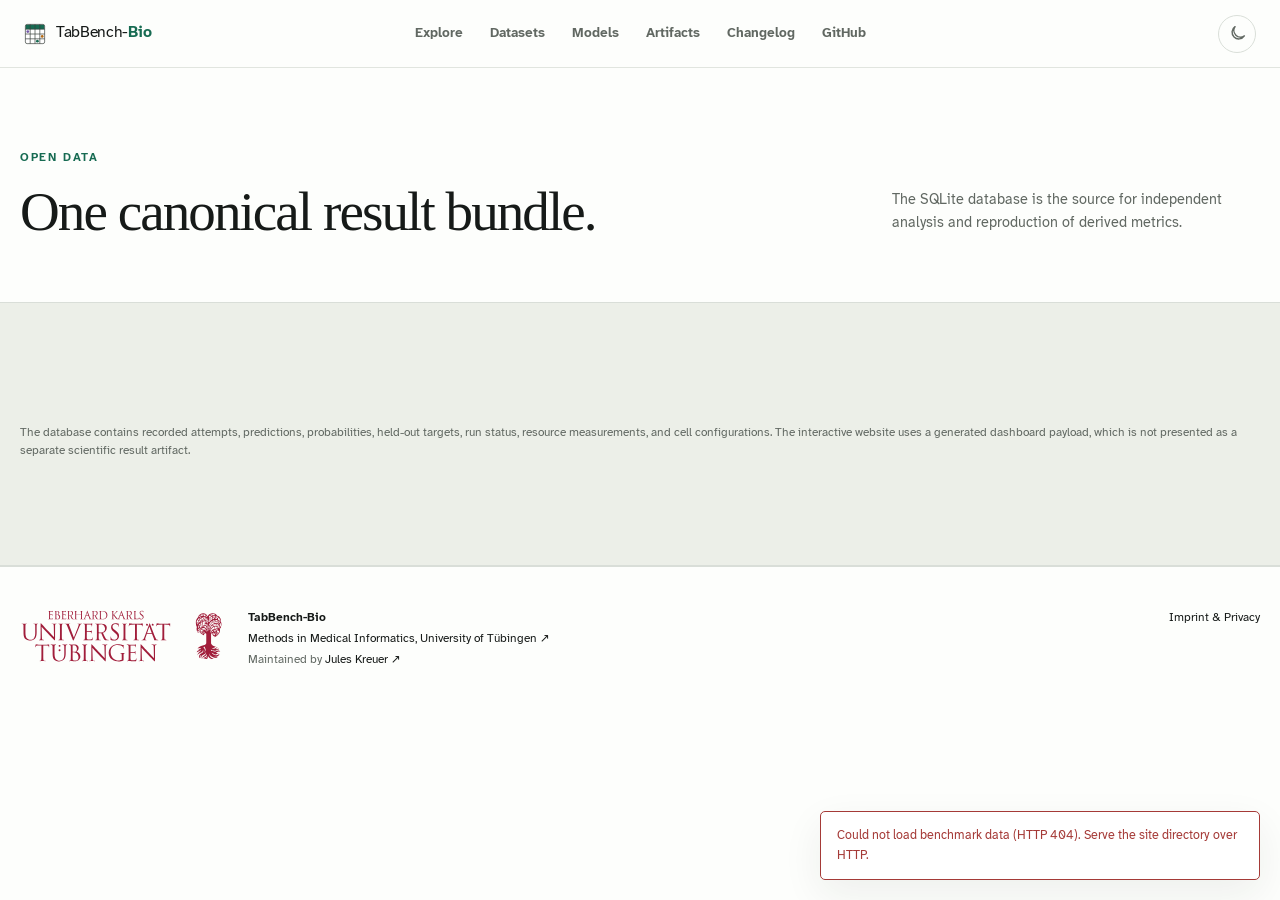
==== src/tabbench_bio/web/artifacts.html @ cef59e05 "Preserve model filters when toggling visibility" ====
<!doctype html>
<html lang="en">
<head>
  <meta charset="utf-8">
  <meta name="viewport" content="width=device-width, initial-scale=1">
  <meta name="description" content="Download the canonical TabBench-Bio result database.">
  <meta name="theme-color" content="#f4f5f1">
  <link rel="canonical" href="https://tabbench-bio.eu/artifacts.html">
  <link rel="alternate" type="text/plain" href="https://tabbench-bio.eu/llms.txt" title="TabBench-Bio guide for AI agents">
  <title>Artifacts · TabBench-Bio</title>
  <link rel="icon" href="assets/favicon.svg?v=20260821-4" type="image/svg+xml">
  <link rel="preload" href="assets/fonts/AtkinsonHyperlegibleNext-Regular.woff2" as="font" type="font/woff2" crossorigin>
  <link rel="preload" href="assets/fonts/AtkinsonHyperlegibleNext-Bold.woff2" as="font" type="font/woff2" crossorigin>
  <link rel="stylesheet" href="style.min.css?v=20260927-tuned-layout">
</head>
<body data-page="artifacts">
  <header class="site-header">
    <a class="wordmark" href="index.html" aria-label="TabBench-Bio home"><span class="wordmark-mark" aria-hidden="true"></span><span>TabBench-<strong>Bio</strong></span></a>
    <nav aria-label="Primary navigation"><a href="index.html#explore">Explore</a><a href="datasets.html">Datasets</a><a href="models.html">Models</a><a href="artifacts.html" aria-current="page">Artifacts</a><a href="changelog.html">Changelog</a><a href="https://github.com/not-a-feature/TabBench-Bio">GitHub</a></nav>
    <button id="theme-toggle" class="theme-button" type="button" aria-label="Switch to dark theme" aria-pressed="false" title="Switch to dark theme"><span class="theme-icon theme-icon-sun" aria-hidden="true">☀</span><span class="theme-icon theme-icon-moon" aria-hidden="true"><svg viewBox="0 0 24 24" role="img"><path d="M20.7 15.1A8.5 8.5 0 0 1 8.9 3.3 8.5 8.5 0 1 0 20.7 15.1Z"></path></svg></span></button>
  </header>
  <main id="top">
    <section class="page-hero shell"><div class="section-heading"><div><p class="eyebrow">Open data</p><h2>One canonical result bundle.</h2></div><p>The SQLite database is the source for independent analysis and reproduction of derived metrics.</p></div></section>
    <section class="section section-muted"><div class="shell"><div id="raw-files" class="data-grid" aria-live="polite"></div><p class="data-note">The database contains recorded attempts, predictions, probabilities, held-out targets, run status, resource measurements, and cell configurations. The interactive website uses a generated dashboard payload, which is not presented as a separate scientific result artifact.</p></div></section>
  </main>
  <footer><div class="shell footer-inner"><div class="footer-identity"><a class="university-logo" href="https://uni-tuebingen.de/" target="_blank" rel="noreferrer" aria-label="University of Tübingen"><img src="assets/university-of-tuebingen.svg" alt="University of Tübingen" loading="lazy" decoding="async"></a><div class="footer-copy"><strong>TabBench-Bio</strong><a href="https://uni-tuebingen.de/fakultaeten/mathematisch-naturwissenschaftliche-fakultaet/fachbereiche/informatik/lehrstuehle/methods-in-medical-informatics/" target="_blank" rel="noreferrer">Methods in Medical Informatics, University of Tübingen <span aria-hidden="true">↗</span></a><span>Maintained by <a href="https://juleskreuer.eu/" target="_blank" rel="noreferrer">Jules Kreuer <span aria-hidden="true">↗</span></a></span></div></div><div class="footer-links"><a href="imprint.html">Imprint &amp; Privacy</a></div></div></footer>
  <div id="load-error" class="load-error" hidden></div>
  <script src="js/analytics.js?v=20260908-optout"></script>
  <script src="js/app.js?v=20261008-model-visibility-2"></script>
</body>
</html>
---- src/tabbench_bio/web/style.min.css ----
@font-face {
font-family: "Atkinson Hyperlegible Next";
src: url("assets/fonts/AtkinsonHyperlegibleNext-Regular.woff2") format("woff2");
font-style: normal;
font-weight: 400;
font-display: swap;
}
@font-face {
font-family: "Atkinson Hyperlegible Next";
src: url("assets/fonts/AtkinsonHyperlegibleNext-Bold.woff2") format("woff2");
font-style: normal;
font-weight: 700;
font-display: swap;
}
:root {
color-scheme: light;
--bg: #f4f5f1;
--surface: #ffffff;
--surface-strong: #ecefe8;
--ink: #161a18;
--muted: #616862;
--line: #d9ded8;
--accent: #176b52;
--accent-strong: #0e513d;
--accent-soft: #dfeee7;
--violet: #7357a8;
--violet-soft: #e8e2f1;
--amber: #b46a14;
--amber-score: #8a4d08;
--amber-soft: #f3e7d7;
--red: #a53a37;
--shadow: 0 14px 40px rgba(24, 38, 31, 0.07);
--serif: Georgia, "Times New Roman", serif;
--sans: "Atkinson Hyperlegible Next", ui-sans-serif, system-ui, sans-serif;
}
body.dark-theme {
color-scheme: dark;
--bg: #101512;
--surface: #161d19;
--surface-strong: #1d2721;
--ink: #edf2ee;
--muted: #a7b0aa;
--line: #314039;
--accent: #75c5a5;
--accent-strong: #9edabd;
--accent-soft: #203f33;
--violet: #b5a0dc;
--violet-soft: #302746;
--amber: #e1aa61;
--amber-score: #e1aa61;
--amber-soft: #3d2d1d;
--red: #dd8580;
--shadow: 0 18px 50px rgba(0, 0, 0, 0.22);
}
* { box-sizing: border-box; }
html { scroll-behavior: smooth; }
body {
margin: 0;
background: var(--bg);
color: var(--ink);
font-family: var(--sans);
font-size: 16px;
line-height: 1.55;
text-rendering: optimizeLegibility;
transition: background 180ms ease, color 180ms ease;
}
a { color: inherit; text-decoration: none; }
button, input, select { font: inherit; }
.shell { width: min(1280px, calc(100% - 40px)); margin-inline: auto; }
.site-header {
position: sticky;
top: 0;
z-index: 20;
min-height: 68px;
display: grid;
grid-template-columns: 1fr auto 1fr;
align-items: center;
gap: 24px;
padding: 0 max(24px, calc((100vw - 1280px) / 2));
border-bottom: 1px solid color-mix(in srgb, var(--line) 78%, transparent);
background: color-mix(in srgb, var(--bg) 88%, transparent);
backdrop-filter: blur(18px);
}
.wordmark {
display: inline-flex;
align-items: center;
gap: 10px;
width: max-content;
font-size: 0.98rem;
letter-spacing: -0.02em;
}
.wordmark strong { color: var(--accent); }
.wordmark-mark {
width: 22px;
height: 22px;
background: url("assets/favicon.svg") center / contain no-repeat;
}
.site-header nav { display: flex; align-items: center; gap: 27px; }
.site-header nav a {
color: var(--muted);
font-size: 0.84rem;
font-weight: 620;
transition: color 150ms ease;
}
.site-header nav a:hover, .site-header nav a:focus-visible { color: var(--ink); }
.theme-button {
justify-self: end;
display: grid;
place-items: center;
width: 38px;
height: 38px;
border: 1px solid var(--line);
border-radius: 999px;
padding: 0;
background: transparent;
color: var(--muted);
cursor: pointer;
font-size: 1.12rem;
line-height: 1;
}
.theme-button:hover, .theme-button:focus-visible { border-color: var(--accent); color: var(--accent); }
.theme-icon { grid-area: 1 / 1; }
.theme-icon svg { display: block; width: 19px; height: 19px; fill: none; stroke: currentColor; stroke-width: 1.8; stroke-linecap: round; stroke-linejoin: round; }
.theme-icon-sun { display: none; }
body.dark-theme .theme-icon-sun { display: inline; }
body.dark-theme .theme-icon-moon { display: none; }
.hero {
min-height: 580px;
display: grid;
grid-template-columns: minmax(0, 1.38fr) minmax(400px, 0.82fr);
align-items: center;
gap: clamp(48px, 8vw, 110px);
padding-block: 76px 56px;
}
.eyebrow, .panel-kicker {
margin: 0 0 15px;
color: var(--accent);
font-size: 0.72rem;
font-weight: 760;
letter-spacing: 0.14em;
text-transform: uppercase;
}
.hero h1, .section-heading h2 {
margin: 0;
font-family: var(--serif);
font-weight: 500;
letter-spacing: -0.035em;
line-height: 1.04;
}
.hero h1 { max-width: 820px; font-size: clamp(3.3rem, 6.3vw, 6.15rem); }
.lede { max-width: 720px; margin: 28px 0 0; color: var(--muted); font-size: clamp(1rem, 1.5vw, 1.2rem); }
.hero-actions { display: flex; flex-wrap: wrap; gap: 10px; margin-top: 32px; }
.button {
display: inline-flex;
align-items: center;
justify-content: center;
gap: 10px;
min-height: 44px;
padding: 10px 16px;
border: 1px solid var(--line);
border-radius: 7px;
background: var(--surface);
color: var(--ink);
font-size: 0.84rem;
font-weight: 680;
box-shadow: 0 1px 0 rgba(0, 0, 0, 0.03);
transition: transform 150ms ease, border-color 150ms ease, background 150ms ease;
}
.button:hover { transform: translateY(-1px); border-color: var(--accent); }
.button-primary { border-color: var(--accent); background: var(--accent); color: #fff; }
.button-primary:hover { background: var(--accent-strong); }
.leader-card {
position: relative;
overflow: hidden;
padding: 26px;
border: 1px solid var(--line);
border-radius: 12px;
background: var(--surface);
box-shadow: var(--shadow);
}
.leader-card::before {
content: "";
position: absolute;
width: 160px;
height: 160px;
top: -90px;
right: -75px;
border: 25px solid var(--accent-soft);
border-radius: 50%;
}
.leader-heading, .run-strip-heading { position: relative; display: flex; justify-content: space-between; gap: 20px; font-size: 0.76rem; font-weight: 720; }
.podium-list { position: relative; display: grid; grid-template-columns: repeat(3, minmax(0, 1fr)); align-items: end; gap: 6px; list-style: none; margin: 15px 0 0; padding: 0; }
.podium-place { display: flex; flex-direction: column; min-width: 0; text-align: center; }
.podium-place-1 { grid-column: 2; grid-row: 1; }
.podium-place-2 { grid-column: 1; grid-row: 1; }
.podium-place-3 { grid-column: 3; grid-row: 1; }
.podium-contender { display: flex; min-height: 82px; flex-direction: column; justify-content: flex-end; padding-bottom: 8px; }
.podium-model { min-width: 0; }
.podium-model strong, .podium-model span { display: block; overflow: hidden; text-overflow: ellipsis; white-space: nowrap; }
.podium-model strong { color: var(--ink); font-size: 0.7rem; }
.podium-model span { color: var(--muted); font-size: 0.56rem; }
.podium-score { margin-top: 5px; text-align: center; }
.podium-score strong, .podium-score span { display: block; }
.podium-score strong { font-family: var(--serif); font-size: 1.12rem; font-weight: 500; line-height: 1; }
.podium-score span { margin-top: 3px; color: var(--muted); font-size: 0.53rem; }
.podium-step { display: grid; place-items: center; border: 1px solid var(--line); border-bottom: 0; border-radius: 7px 7px 0 0; background: var(--surface-strong); color: var(--muted); font-family: var(--serif); font-size: 1.45rem; }
.podium-place-1 .podium-score strong { color: var(--accent); }
.podium-place-2 .podium-score strong { color: var(--violet); }
.podium-place-3 .podium-score strong { color: var(--amber-score); }
.podium-place-1 .podium-step { height: 82px; border-color: var(--accent); background: var(--accent-soft); color: var(--accent-strong); }
.podium-place-2 .podium-step { height: 58px; border-color: var(--violet); background: var(--violet-soft); color: var(--violet); }
.podium-place-3 .podium-step { height: 40px; border-color: var(--amber); background: var(--amber-soft); color: var(--amber); }
.podium-note { position: relative; margin: 15px 0 0; color: var(--muted); font-size: 0.67rem; }
.status-dot { display: inline-flex; align-items: center; gap: 7px; color: var(--muted); font-weight: 570; }
.status-dot i { width: 7px; height: 7px; border-radius: 50%; background: var(--accent); box-shadow: 0 0 0 4px var(--accent-soft); }
.progress-track { display: flex; height: 8px; overflow: hidden; border-radius: 999px; background: var(--surface-strong); }
.progress-track span { display: block; height: 100%; transition: width 400ms ease; }
.progress-pass { background: var(--accent); }
.progress-skip { background: var(--violet); }
.progress-fail { background: var(--red); }
.progress-labels { display: flex; flex-wrap: wrap; gap: 14px; margin-top: 13px; color: var(--muted); font-size: 0.7rem; }
.progress-labels span { display: flex; align-items: center; gap: 5px; }
.progress-labels b { color: var(--ink); font-weight: 690; }
.key { width: 6px; height: 6px; border-radius: 50%; }
.key.pass { background: var(--accent); }
.key.skip { background: var(--violet); }
.key.fail { background: var(--red); }
.run-strip { margin-top: 22px; padding: 20px 24px; border: 1px solid var(--line); border-radius: 12px; background: var(--surface); box-shadow: 0 8px 30px rgba(31, 48, 39, 0.035); }
.run-strip-progress { display: grid; grid-template-columns: auto minmax(260px, 1fr); align-items: center; gap: 26px; margin-top: 16px; }
.run-percent { display: flex; align-items: baseline; gap: 9px; min-width: 175px; }
.run-percent strong { font-family: var(--serif); font-size: 2.35rem; font-weight: 500; letter-spacing: -0.045em; line-height: 1; }
.run-percent span { color: var(--muted); font-size: 0.72rem; }
.run-bar { min-width: 0; }
.run-strip .progress-labels { margin-top: 9px; }
.run-strip > p { margin: 14px 0 0; padding-top: 12px; border-top: 1px solid var(--line); color: var(--muted); font-size: 0.72rem; }
.metric-strip {
display: grid;
grid-template-columns: repeat(4, 1fr);
border-block: 1px solid var(--line);
}
.metric-strip div { display: flex; flex-direction: column; padding: 26px 24px; border-right: 1px solid var(--line); }
.metric-strip div:first-child { padding-left: 0; }
.metric-strip div:last-child { border-right: 0; }
.metric-strip strong { font-family: var(--serif); font-size: 2rem; font-weight: 500; letter-spacing: -0.04em; }
.metric-strip span { color: var(--muted); font-size: 0.75rem; }
.section { padding-block: 104px; scroll-margin-top: 66px; }
#explore { padding-top: 56px; }
.section-muted { border-block: 1px solid var(--line); background: var(--surface-strong); }
.section-heading { display: grid; grid-template-columns: 1.45fr 0.65fr; align-items: end; gap: 50px; margin-bottom: 42px; }
.section-heading h2 { max-width: 780px; font-size: clamp(2.35rem, 4.3vw, 4.25rem); }
.section-heading > p { margin: 0 0 5px; color: var(--muted); font-size: 0.9rem; }
.results-toolbar { display: grid; grid-template-columns: minmax(0, 1fr) auto; align-items: start; gap: 24px; margin: -20px 0 24px; }
.analysis-view-control { display: grid; justify-items: start; gap: 7px; max-width: 760px; }
.analysis-view-options { display: flex; flex-wrap: wrap; gap: 6px; }
.analysis-view-note { display: grid; margin: 1px 0 0; color: var(--muted); font-size: 0.75rem; line-height: 1.45; }
.analysis-view-note span { grid-area: 1 / 1; visibility: hidden; }
.analysis-view-note span.is-active { visibility: visible; }
.figure-download-button { cursor: pointer; }
.figure-download-button:disabled { cursor: wait; opacity: 0.65; transform: none; }
.page-hero { padding-block: 82px 62px; }
.page-hero .section-heading { margin-bottom: 0; }
.page-links-heading { margin-bottom: 28px; }
.page-links { display: grid; width: 100%; grid-template-columns: repeat(5, minmax(0, 1fr)); gap: 14px; }
.page-link { display: flex; width: 100%; align-items: center; justify-content: space-between; min-height: 112px; padding: 24px; border: 1px solid var(--line); border-radius: 10px; background: var(--surface); transition: transform 150ms ease, border-color 150ms ease; }
.page-link:hover, .page-link:focus-visible { transform: translateY(-2px); border-color: var(--accent); }
.page-link span { font-family: var(--serif); font-size: 1.65rem; letter-spacing: -0.025em; }
.page-link b { color: var(--accent); font-size: 1.25rem; font-weight: 500; }
.agent-access { display: grid; grid-template-columns: auto minmax(0, 1fr) auto; align-items: center; gap: 18px; margin-top: 14px; padding: 18px 20px; border: 1px solid var(--line); border-radius: 10px; background: linear-gradient(105deg, var(--accent-soft), var(--surface) 42%); }
.agent-access-mark { display: grid; width: 46px; height: 46px; place-items: center; border: 1px solid color-mix(in srgb, var(--accent) 30%, var(--line)); border-radius: 9px; background: var(--surface); color: var(--accent-strong); font-size: 0.72rem; font-weight: 800; letter-spacing: 0.08em; }
.agent-access-copy { min-width: 0; }
.agent-access-copy .eyebrow { margin-bottom: 2px; }
.agent-access h3 { margin: 0; font-family: var(--serif); font-size: 1.28rem; font-weight: 500; letter-spacing: -0.02em; }
.agent-access-copy > p:last-child { margin: 2px 0 0; color: var(--muted); font-size: 0.78rem; }
.agent-access-link { display: inline-flex; align-items: center; gap: 24px; min-height: 42px; padding: 0 14px; border: 1px solid var(--line); border-radius: 7px; background: var(--surface); color: var(--ink); font-size: 0.76rem; font-weight: 680; white-space: nowrap; transition: border-color 150ms ease, transform 150ms ease; }
.agent-access-link b { color: var(--accent); font-size: 1rem; font-weight: 500; }
.agent-access-link:hover, .agent-access-link:focus-visible { transform: translateY(-1px); border-color: var(--accent); }
.changelog { max-width: 820px; }
.change-entry { display: grid; grid-template-columns: 130px 1fr; align-items: baseline; gap: 32px; padding: 28px 0; border-top: 1px solid var(--line); }
.change-entry time { color: var(--muted); font-size: 0.78rem; }
.change-entry h2 { margin: 0; font-family: var(--serif); font-size: 2rem; font-weight: 500; letter-spacing: -0.025em; }
.change-entry p { margin: 8px 0 0; color: var(--muted); }
.legal-copy { max-width: 900px; }
.legal-copy > section { padding: 28px 0; border-top: 1px solid var(--line); }
.legal-copy > section:first-child { padding-top: 0; border-top: 0; }
.legal-copy h3 { margin: 0 0 12px; font-family: var(--serif); font-size: 1.8rem; font-weight: 500; letter-spacing: -0.025em; }
.legal-copy p, .legal-copy address { max-width: 78ch; margin: 0; color: var(--muted); font-style: normal; }
.legal-copy p + p, .legal-copy address + p { margin-top: 12px; }
.legal-copy a { color: var(--accent-strong); text-decoration: underline; text-underline-offset: 2px; }
.legal-copy code { color: var(--ink); font-size: 0.9em; }
.legal-copy .legal-updated { margin-top: 20px; font-size: 0.78rem; }
.legal-copy .legal-action { margin-top: 18px; }
.citation-grid { display: grid; grid-template-columns: repeat(2, minmax(0, 1fr)); gap: 18px; }
.citation-card { min-width: 0; overflow: hidden; border: 1px solid var(--line); border-radius: 12px; background: var(--surface); box-shadow: var(--shadow); }
.citation-card-header { display: flex; align-items: flex-end; justify-content: space-between; gap: 20px; padding: 24px; border-bottom: 1px solid var(--line); }
.citation-card h3 { margin: 2px 0 0; font-family: var(--serif); font-size: 2rem; font-weight: 500; letter-spacing: -0.025em; }
.citation-actions { display: flex; gap: 8px; }
.citation-actions .button { min-width: 76px; padding: 9px 13px; cursor: pointer; }
.citation-actions .button:disabled { cursor: wait; opacity: 0.55; transform: none; }
.citation-code { min-height: 430px; max-height: 62vh; margin: 0; overflow: auto; padding: 24px; background: var(--surface-strong); color: var(--ink); font: 0.83rem/1.65 ui-monospace, SFMono-Regular, Consolas, "Liberation Mono", monospace; white-space: pre; tab-size: 2; }
.citation-status { min-height: 1.5em; margin-top: 16px; color: var(--muted); font-size: 0.82rem; }
.analytics-consent { position: fixed; right: 20px; bottom: 20px; z-index: 40; display: flex; align-items: center; gap: 24px; max-width: min(680px, calc(100vw - 40px)); padding: 16px 18px; border: 1px solid var(--line); border-radius: 10px; background: var(--surface); box-shadow: var(--shadow); }
.analytics-consent > div:first-child { display: flex; flex-direction: column; gap: 3px; }
.analytics-consent strong { color: var(--ink); font-size: 0.82rem; }
.analytics-consent span { color: var(--muted); font-size: 0.74rem; line-height: 1.45; }
.analytics-consent span a { color: var(--accent-strong); text-decoration: underline; text-underline-offset: 2px; }
.analytics-consent-actions { display: flex; flex: 0 0 auto; gap: 8px; }
.analytics-consent .button { white-space: nowrap; cursor: pointer; }
.panel {
overflow: hidden;
border: 1px solid var(--line);
border-radius: 12px;
background: var(--surface);
box-shadow: 0 8px 30px rgba(31, 48, 39, 0.035);
}
.panel-main { margin-top: 22px; }
.panel-head { display: flex; justify-content: space-between; align-items: end; gap: 24px; padding: 22px 24px 13px; }
.panel-head.compact { padding-bottom: 0; }
.panel-kicker { margin-bottom: 4px; font-size: 0.64rem; }
.panel h3 { margin: 0; font-family: var(--serif); font-size: 1.55rem; font-weight: 500; letter-spacing: -0.025em; }
.controls { display: flex; align-items: end; gap: 9px; flex-wrap: wrap; justify-content: flex-end; }
.controls label, .search-label { display: flex; flex-direction: column; gap: 5px; color: var(--muted); font-size: 0.66rem; font-weight: 680; letter-spacing: 0.035em; text-transform: uppercase; }
.controls select, .search-label input {
min-width: 145px;
height: 38px;
border: 1px solid var(--line);
border-radius: 6px;
padding: 0 34px 0 11px;
background: var(--bg);
color: var(--ink);
font-size: 0.79rem;
font-weight: 560;
letter-spacing: normal;
text-transform: none;
}
.controls-wide select { min-width: 125px; }
.controls select[id$="-domain"], .controls select[id$="-group"] { padding-right: 16px; }
.checkbox-row { display: flex; align-items: center; gap: 6px; min-width: 0; width: fit-content; height: 38px; border: 1px solid var(--line); border-radius: 6px; padding: 0 8px; background: var(--bg); color: var(--ink); font-size: 0.79rem; font-weight: 560; letter-spacing: normal; text-transform: none; cursor: pointer; }
.checkbox-row input { width: 15px; height: 15px; margin: 0; accent-color: var(--accent); cursor: pointer; }
select:focus, input:focus { outline: 2px solid color-mix(in srgb, var(--accent) 38%, transparent); outline-offset: 1px; border-color: var(--accent); }
.plot { min-height: 530px; width: 100%; }
.plot-small { min-height: 455px; }
.chart-foot { display: flex; justify-content: space-between; align-items: center; gap: 20px; padding: 8px 24px 20px; }
.chart-foot p, .chart-note { margin: 0; color: var(--muted); font-size: 0.72rem; }
.chart-note { padding: 0 24px 20px; }
.metric-note { margin: 0 24px 4px; padding: 10px 12px; border-left: 3px solid var(--amber); border-radius: 4px; background: var(--accent-soft); color: var(--ink); font-size: 0.75rem; }
.metric-note[hidden] { display: none; }
.method-note { margin: 22px 0 0; padding: 16px 18px; line-height: 1.55; }
.method-note p { margin: 0; }
.method-note p + p { margin-top: 0.7rem; }
.legend { display: flex; flex-wrap: wrap; gap: 12px; }
.legend span { display: inline-flex; align-items: center; gap: 5px; color: var(--muted); font-size: 0.8rem; }
.legend i { width: 8px; height: 8px; border-radius: 2px; }
.legend i.legend-hatch { width: 12px; height: 10px; border: 1px solid color-mix(in srgb, var(--ink) 45%, transparent); background: repeating-linear-gradient(135deg, color-mix(in srgb, var(--ink) 65%, transparent) 0 2px, transparent 2px 6px); }
.model-card { --model-card-negative: #a11e3b; --model-card-positive: #87c9c1; }
.dark-theme .model-card { --model-card-positive: #236a61; }
.model-card-head { align-items: center; flex-wrap: wrap; }
.model-card-title-meta { display: flex; flex-wrap: wrap; gap: 5px 12px; margin-top: 3px; color: var(--muted); font-size: 0.72rem; }
.model-card-limit-warning { margin: 0 24px 8px; padding: 10px 12px; border-left: 3px solid var(--amber); background: var(--amber-soft); color: var(--amber-score); font-size: 0.76rem; }
.model-card-limit-warning[hidden] { display: none; }
.model-card-disclaimer { margin: 0 24px; padding: 11px 13px; border-left: 3px solid var(--accent); background: var(--accent-soft); color: var(--muted); font-size: 0.76rem; }
.model-card-disclaimer strong { color: var(--ink); }
.model-card-content { padding: 18px 24px 22px; }
.model-card-map-title { margin: 0 0 3px; color: var(--ink); font-size: 0.84rem; font-weight: 700; }
.model-card-caption { margin: 0 0 13px; color: var(--muted); font-size: 0.75rem; }
.model-card-grid-wrap { overflow-x: auto; padding-bottom: 3px; }
.model-card-grid { display: grid; grid-template-columns: minmax(160px, 1.35fr) repeat(var(--model-card-sample-count), minmax(76px, 1fr)); gap: 5px; min-width: 740px; }
.model-card-corner, .model-card-column { min-height: 30px; color: var(--muted); font-size: 0.68rem; font-weight: 680; }
.model-card-corner { display: flex; align-items: end; }
.model-card-column { display: grid; place-items: end center; text-align: center; }
.model-card-row { display: flex; min-height: 49px; align-items: center; color: var(--ink); font-size: 0.76rem; font-weight: 620; }
.model-card-cell { display: flex; min-height: 49px; flex-direction: column; align-items: center; justify-content: center; border-radius: 5px; font-variant-numeric: tabular-nums; cursor: help; }
.model-card-cell strong { font-size: 0.82rem; font-weight: 720; }
.model-card-cell span { margin-top: 1px; font-size: 0.59rem; opacity: 0.78; }
.model-card-cell-missing { border: 1px dashed var(--line); color: var(--muted); background: transparent; cursor: default; }
.model-card-foot { display: flex; flex-direction: column; align-items: stretch; gap: 20px; margin-top: 20px; }
.model-card-legend { display: grid; gap: 10px; width: 100%; min-width: 0; color: var(--muted); font-size: 0.82rem; }
.model-card-legend span { display: inline-flex; align-items: center; gap: 5px; }
.model-card-scale { height: 12px; border-radius: 3px; background: linear-gradient(to right in oklab, var(--model-card-negative), var(--surface-strong), var(--model-card-positive)); }
.model-card-scale-ticks { position: relative; height: 22px; font-variant-numeric: tabular-nums; font-size: 0.75rem; }
.model-card-scale-ticks span { position: absolute; transform: translateX(-50%); white-space: nowrap; }
.model-card-scale-ticks span:first-child { transform: none; }
.model-card-scale-ticks span:last-child { transform: translateX(-100%); }
.model-card-scale-note { line-height: 1.6; }
.model-card-key { width: 10px; height: 10px; border-radius: 2px; }
.model-card-key-missing { border: 1px dashed var(--line); }
#model-card-summary { max-width: 85ch; margin: 0; color: var(--muted); font-size: 0.82rem; line-height: 1.6; text-align: left; }
.panel-grid { display: grid; grid-template-columns: 1fr 1fr; gap: 22px; margin-top: 22px; }
.registry-tools { display: flex; justify-content: space-between; align-items: end; gap: 20px; margin-bottom: 18px; }
.search-label input { width: min(420px, 80vw); padding-right: 12px; background: var(--surface); }
#dataset-result-count { color: var(--muted); font-size: 0.76rem; }
.table-wrap { overflow: auto; max-height: 620px; border: 1px solid var(--line); border-radius: 10px; background: var(--surface); }
.table-wrap-full { max-height: none; overflow-x: auto; overflow-y: visible; }
[data-page="datasets"] .dataset-performance-table-wrap { max-height: none; }
table { width: 100%; border-collapse: collapse; font-size: 0.78rem; }
th, td { padding: 13px 15px; text-align: left; border-bottom: 1px solid var(--line); vertical-align: top; }
th { position: sticky; top: 0; z-index: 2; background: var(--surface); color: var(--muted); font-size: 0.66rem; letter-spacing: 0.06em; text-transform: uppercase; }
tbody tr:last-child td { border-bottom: 0; }
tbody tr:hover { background: color-mix(in srgb, var(--accent-soft) 42%, transparent); }
td:first-child { min-width: 270px; }
.dataset-name { display: block; color: var(--ink); font-weight: 650; }
.dataset-link:hover, .source-link:hover { color: var(--accent); text-decoration: underline; text-underline-offset: 2px; }
.dataset-link span, .source-link span { font-size: 0.72em; }
.source-link { color: var(--muted); font-weight: 650; text-transform: capitalize; }
.dataset-id { display: block; margin-top: 2px; color: var(--muted); font-family: ui-monospace, SFMono-Regular, Consolas, monospace; font-size: 0.68rem; }
.tag { display: inline-block; padding: 3px 7px; border: 1px solid var(--line); border-radius: 999px; color: var(--muted); font-size: 0.66rem; white-space: nowrap; }
.details-button { min-width: 118px; border: 1px solid var(--line); border-radius: 6px; padding: 7px 10px; background: var(--bg); color: var(--ink); cursor: pointer; font: inherit; font-size: 0.72rem; font-weight: 650; }
.details-button:hover, .details-button:focus-visible { border-color: var(--accent); color: var(--accent); }
.dataset-detail-row, .dataset-detail-row:hover { background: var(--surface-strong); }
.dataset-detail-row > td { padding: 0; }
.dataset-performance { padding: 18px 20px 22px; }
.dataset-performance-head { display: flex; align-items: baseline; justify-content: space-between; gap: 20px; margin-bottom: 12px; }
.dataset-performance-head strong { color: var(--ink); font-size: 0.85rem; }
.dataset-performance-head span { color: var(--muted); font-size: 0.7rem; }
.dataset-performance-table-wrap { max-height: 420px; overflow: auto; border: 1px solid var(--line); border-radius: 7px; background: var(--surface); }
.performance-table { font-size: 0.73rem; }
.performance-table th { background: var(--surface); }
.performance-table td:first-child { min-width: 190px; }
.performance-model { color: var(--ink); font-weight: 650; }
.performance-family { white-space: nowrap; color: var(--muted); }
.performance-family i { display: inline-block; width: 7px; height: 7px; margin-right: 6px; border-radius: 50%; }
.performance-value { text-align: right; font-variant-numeric: tabular-nums; }
.performance-best { color: var(--accent-strong); font-weight: 760; }
.performance-empty { margin: 0; color: var(--muted); font-size: 0.76rem; }
.data-grid { display: grid; grid-template-columns: repeat(3, 1fr); gap: 10px; }
.data-file { display: flex; align-items: center; justify-content: space-between; gap: 20px; min-height: 76px; padding: 13px 15px; border: 1px solid var(--line); border-radius: 8px; background: var(--surface); }
.data-file:hover { border-color: var(--accent); }
.data-file-pending { border-style: dashed; opacity: 0.78; }
.data-file-pending:hover { border-color: var(--line); }
.data-file strong { display: block; font-size: 0.78rem; font-weight: 650; }
.data-file span { display: block; margin-top: 2px; color: var(--muted); font-size: 0.66rem; }
.data-file b { color: var(--accent); font-size: 1.05rem; font-weight: 500; }
.data-note { margin: 17px 0 0; color: var(--muted); font-size: 0.74rem; }
footer { padding-block: 42px; border-top: 1px solid var(--line); }
.footer-inner { display: flex; justify-content: space-between; gap: 40px; color: var(--muted); font-size: 0.74rem; }
.footer-inner div { display: flex; flex-direction: column; gap: 3px; }
.footer-inner .footer-identity { flex-direction: row; align-items: flex-start; gap: 18px; }
.footer-copy { align-items: flex-start; min-width: 0; }
.university-logo { display: block; flex: 0 0 auto; }
.university-logo img { display: block; width: 210px; height: auto; }
.footer-links { align-items: flex-end; text-align: right; }
.footer-inner strong, .footer-inner a { color: var(--ink); }
.footer-inner a:hover { color: var(--accent); }
.load-error { position: fixed; right: 20px; bottom: 20px; max-width: 440px; padding: 14px 16px; border: 1px solid var(--red); border-radius: 8px; background: var(--surface); color: var(--red); box-shadow: var(--shadow); font-size: 0.78rem; z-index: 30; }
.modebar-container { opacity: 0.25; transition: opacity 150ms ease; }
.panel:hover .modebar-container { opacity: 0.8; }
@media (max-width: 980px) {
.site-header { grid-template-columns: 1fr auto; padding-inline: 20px; }
.site-header nav { display: none; }
.hero { grid-template-columns: 1fr; min-height: 0; padding-block: 64px 48px; gap: 40px; }
.leader-card { width: 100%; max-width: 560px; justify-self: center; }
.section-heading { grid-template-columns: 1fr; gap: 18px; }
.panel-grid { grid-template-columns: 1fr; }
.citation-grid { grid-template-columns: 1fr; }
.page-links { grid-template-columns: 1fr; }
.agent-access { grid-template-columns: auto minmax(0, 1fr); }
.agent-access-link { grid-column: 2; justify-self: start; }
.data-grid { grid-template-columns: repeat(2, 1fr); }
}
@media (max-width: 720px) {
.analytics-consent { left: 16px; right: 16px; bottom: 16px; flex-direction: column; align-items: stretch; max-width: none; }
.analytics-consent-actions { justify-content: flex-end; }
.shell { width: min(100% - 28px, 1280px); }
.hero h1 { font-size: clamp(3rem, 15vw, 4.8rem); }
.hero-actions { flex-direction: column; align-items: stretch; }
.button { width: 100%; }
.analytics-consent-actions .button { width: auto; }
.results-toolbar { grid-template-columns: 1fr; margin-top: 0; }
.analysis-view-options { display: grid; grid-template-columns: repeat(auto-fit, minmax(150px, 1fr)); width: 100%; }
.figure-download-button { margin-top: 0; }
.metric-strip { grid-template-columns: 1fr 1fr; }
.metric-strip div { border-bottom: 1px solid var(--line); }
.metric-strip div:nth-child(2) { border-right: 0; }
.metric-strip div:nth-child(3), .metric-strip div:nth-child(4) { border-bottom: 0; }
.metric-strip div:first-child, .metric-strip div:nth-child(3) { padding-left: 8px; }
.section { padding-block: 76px; }
.page-hero { padding-block: 62px 46px; }
.agent-access { grid-template-columns: auto minmax(0, 1fr); padding: 16px; }
.agent-access-mark { align-self: start; }
.agent-access-link { grid-column: 1 / -1; justify-content: space-between; width: 100%; }
.run-strip-progress { grid-template-columns: 1fr; gap: 12px; }
.change-entry { grid-template-columns: 1fr; gap: 8px; }
.panel-head { align-items: stretch; flex-direction: column; }
.controls { display: grid; grid-template-columns: 1fr 1fr; width: 100%; }
.controls label, .controls select { width: 100%; min-width: 0; }
.checkbox-row { width: fit-content; }
.controls-wide label:first-child { grid-column: 1 / -1; }
.controls-wide label:first-child select { width: 100%; }
.plot { min-height: 470px; }
.chart-foot { align-items: flex-start; flex-direction: column; padding: 20px 18px 24px; border-top: 1px solid var(--line); }
.model-card-limit-warning, .model-card-disclaimer { margin-inline: 18px; }
.model-card-content { padding-inline: 18px; }
.model-card-foot { align-items: flex-start; flex-direction: column; }
.model-card-legend { flex: none; width: 100%; min-width: 0; }
#model-card-summary { text-align: left; }
.registry-tools { align-items: stretch; flex-direction: column; gap: 10px; }
.search-label input { width: 100%; }
#dataset-result-count { align-self: flex-start; }
.data-grid { grid-template-columns: 1fr; }
.footer-inner { flex-direction: column; }
.footer-links { align-items: flex-start; text-align: left; }
.footer-inner .footer-identity { gap: 14px; }
.university-logo img { width: min(180px, 46vw); }
.dataset-performance-head { align-items: flex-start; flex-direction: column; gap: 3px; }
}
@media (prefers-reduced-motion: reduce) {
html { scroll-behavior: auto; }
*, *::before, *::after { transition-duration: 0.01ms !important; animation-duration: 0.01ms !important; }
}
:root {
--bg: #fdfefc;
--serif: Cambria, "Charter", "Bitstream Charter", Georgia, serif;
}
.leader-card::before { display: none; }
.hero { position: relative; isolation: isolate; container-type: inline-size; }
.hero::before {
--grid-cell: calc(100cqw / 24);
content: "";
position: absolute;
z-index: -1;
inset: 0;
pointer-events: none;
background-image:
linear-gradient(to right, color-mix(in srgb, var(--accent) 16%, transparent) 1px, transparent 1px),
linear-gradient(to bottom, color-mix(in srgb, var(--accent) 16%, transparent) 1px, transparent 1px);
background-size: var(--grid-cell) var(--grid-cell);
background-position: -1px 0;
mask-image: linear-gradient(to right, transparent 30%, #000 75%);
}
.leader-card, .panel, .run-strip, .citation-card { border-radius: 8px; }
.page-link, .agent-access, .table-wrap, .analytics-consent,
.dataset-operating-controls, .dataset-exact-scores { border-radius: 6px; }
.button, .agent-access-link, .dataset-performance-table-wrap,
.data-file, .load-error, .agent-access-mark { border-radius: 5px; }
.controls select, .search-label input, .checkbox-row, .details-button,
.dataset-filters input, .dataset-filters select,
.dataset-operating-controls select, .dataset-model-filter select { border-radius: 4px; }
.podium-contender { min-height: 112px; padding-bottom: 12px; }
.podium-model strong { font-size: .88rem; line-height: 1.2; white-space: normal; }
.podium-model span { font-size: .65rem; white-space: normal; line-height: 1.3; margin-top: 4px; }
.podium-score strong { font-size: 1.5rem; }
.podium-score span { font-size: .65rem; }
.podium-step { border-radius: 4px 4px 0 0; font-size: 1.85rem; }
.podium-note { font-size: .75rem; }
@media (max-width: 720px) {
.hero::before { --grid-cell: calc(100cqw / 12); }
}
.panel-title-toggle { display: flex; align-items: center; justify-content: space-between; gap: 18px; min-width: 0; }
.panel-toggle { display: inline-flex; align-items: center; gap: 7px; padding: 6px 8px; border: 1px solid var(--line); border-radius: 4px; background: var(--bg); color: var(--accent); font: inherit; font-size: 0.75rem; font-weight: 650; cursor: pointer; white-space: nowrap; }
.panel-toggle:hover { background: var(--accent-soft); }
.panel-toggle:focus-visible { outline: 2px solid var(--accent); outline-offset: 2px; }
.collapse-chevron { font-size: 1.4rem; line-height: 1; }
.panel-toggle[aria-expanded="true"] .collapse-chevron { display: none; }
.panel-toggle[aria-expanded="true"] { justify-content: center; width: 40px; height: 40px; padding: 0; color: var(--muted); font-size: 1.6rem; font-weight: 400; }
.panel-collapse .panel-head { display: grid; grid-template-columns: minmax(170px, 1fr) minmax(0, 3fr) auto; gap: 18px 8px; }
.panel-collapse .panel-head > .panel-toggle { grid-column: 3; align-self: end; }
.panel-collapse .panel-title-toggle { align-self: center; }
.panel-collapse:not(.is-expanded) .panel-title-toggle { grid-column: 1 / 3; }
.panel-collapse:not(.is-expanded) .panel-head { padding-bottom: 22px; }
.panel-collapse:not(.is-expanded) .panel-title-toggle { flex: 1; }
.panel-collapse .controls[hidden], .panel-chart-content[hidden] { display: none; }
.legend i.legend-tuning-change { width: 12px; height: 10px; border: 1px solid var(--muted); background: radial-gradient(var(--ink) 1px, transparent 1px) 0 0 / 4px 4px; }
.legend i.legend-tuned-elo { width: 7px; height: 7px; margin-inline: 2px; border-radius: 0; background: var(--ink); transform: rotate(45deg); }
#elo-chart + .metric-note { margin-top: 6px; }
#family-legend { flex: 1 1 100%; }
.chart-foot:has(#family-legend) { flex-wrap: wrap; align-items: flex-start; gap: 12px; }
.chart-foot:has(#family-legend) > p { flex: 1 1 100%; }
@media (max-width: 720px) {
.panel-title-toggle { width: 100%; }
.panel-collapse .panel-head { grid-template-columns: minmax(0, 1fr) auto; gap: 18px 12px; }
.panel-collapse .panel-head > .panel-title-toggle { grid-column: 1; grid-row: 1; }
.panel-collapse .panel-head > .panel-toggle { grid-column: 2; grid-row: 1; align-self: start; min-height: 44px; min-width: 44px; }
.panel-collapse .panel-head > .controls { grid-column: 1 / -1; grid-row: 2; }
}
#feature-budget-panel .panel-head { column-gap: 8px; padding-right: 16px; }
.panel-grid .panel-collapse .panel-head { grid-template-columns: minmax(0, 1fr) auto; }
.panel-grid .panel-collapse .panel-head > .panel-title-toggle { grid-column: 1; grid-row: 1; }
.panel-grid .panel-collapse .panel-head > .panel-toggle { grid-column: 2; grid-row: 1; align-self: start; }
.panel-grid .panel-collapse .panel-head > .controls { grid-column: 1 / -1; grid-row: 2; }

@media (min-width: 721px) {
  .controls select[id$="-cap"] { width: 100px; min-width: 100px; }
  #feature-budget-panel .panel-head { grid-template-columns: minmax(0, 1fr) auto auto; }
}

@media (min-width: 1100px) {
  :is(#performance-panel, #prediction-cost-panel, #fitting-cost-panel) .panel-head { grid-template-columns: max-content minmax(0, 1fr) auto; column-gap: 8px; }
  :is(#performance-panel, #prediction-cost-panel, #fitting-cost-panel) h3 { white-space: nowrap; }
}

.model-card-tuning { margin: 12px 24px 0; font-size: 0.76rem; color: var(--muted); }
.model-card-tuning[hidden] { display: none; }
.model-card-tuning summary { cursor: pointer; font-weight: 700; color: var(--ink); }
.model-card-tuning p { margin: 8px 0; }
.model-card-tuning table { width: 100%; border-collapse: collapse; text-align: left; }
.model-card-tuning caption { text-align: left; font-weight: 700; color: var(--ink); padding: 8px 0; }
.model-card-tuning th, .model-card-tuning td { padding: 8px; border-bottom: 1px solid var(--line); vertical-align: top; }
.model-card-tuning th:first-child, .model-card-tuning td:first-child { width: 90px; }
.model-grid-param { display: block; overflow-wrap: anywhere; }
@media (max-width: 700px) { .model-card-tuning { margin-inline: 18px; } }

.model-visibility-control { align-self: center; white-space: nowrap; }
.analysis-view-control { max-width: none; }
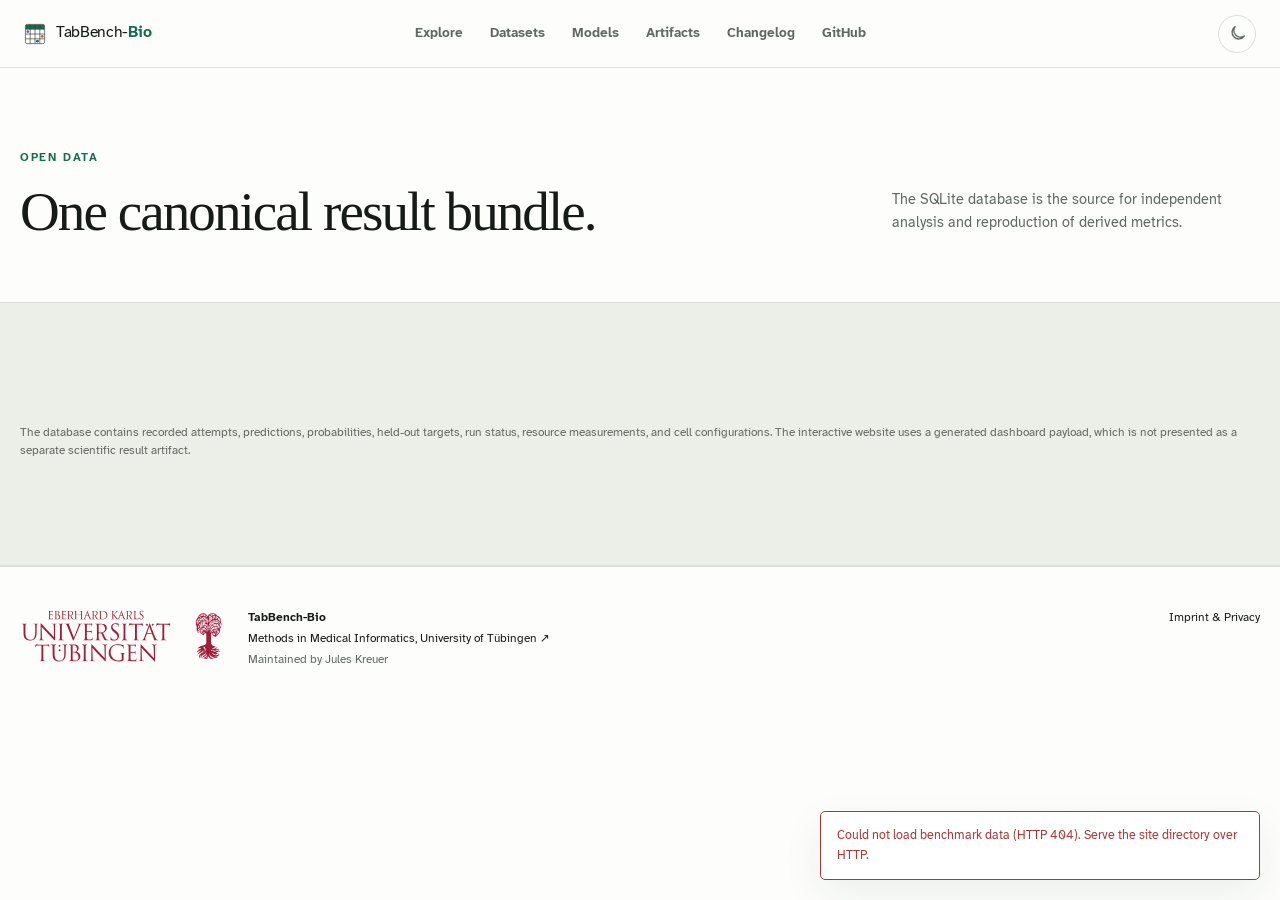
==== commit 1f6937cf: "better model view" ====
--- a/src/tabbench_bio/web/artifacts.html
+++ b/src/tabbench_bio/web/artifacts.html
@@ -1,31 +1,70 @@
 <!doctype html>
 <html lang="en">
+
 <head>
   <meta charset="utf-8">
   <meta name="viewport" content="width=device-width, initial-scale=1">
-  <meta name="description" content="Download the canonical TabBench-Bio result database.">
+  <meta name="description" content="Download TabBench-Bio benchmark results as SQLite and JSON. Access reproducible tabular learning comparisons, dataset metadata and citation information.">
   <meta name="theme-color" content="#f4f5f1">
   <link rel="canonical" href="https://tabbench-bio.eu/artifacts.html">
-  <link rel="alternate" type="text/plain" href="https://tabbench-bio.eu/llms.txt" title="TabBench-Bio guide for AI agents">
+  <link rel="alternate" type="text/plain" href="https://tabbench-bio.eu/llms.txt"
+    title="TabBench-Bio guide for AI agents">
   <title>Artifacts · TabBench-Bio</title>
   <link rel="icon" href="assets/favicon.svg?v=20260821-4" type="image/svg+xml">
-  <link rel="preload" href="assets/fonts/AtkinsonHyperlegibleNext-Regular.woff2" as="font" type="font/woff2" crossorigin>
+  <link rel="preload" href="assets/fonts/AtkinsonHyperlegibleNext-Regular.woff2" as="font" type="font/woff2"
+    crossorigin>
   <link rel="preload" href="assets/fonts/AtkinsonHyperlegibleNext-Bold.woff2" as="font" type="font/woff2" crossorigin>
   <link rel="stylesheet" href="style.min.css?v=20260927-tuned-layout">
 </head>
+
 <body data-page="artifacts">
   <header class="site-header">
-    <a class="wordmark" href="index.html" aria-label="TabBench-Bio home"><span class="wordmark-mark" aria-hidden="true"></span><span>TabBench-<strong>Bio</strong></span></a>
-    <nav aria-label="Primary navigation"><a href="index.html#explore">Explore</a><a href="datasets.html">Datasets</a><a href="models.html">Models</a><a href="artifacts.html" aria-current="page">Artifacts</a><a href="changelog.html">Changelog</a><a href="https://github.com/not-a-feature/TabBench-Bio">GitHub</a></nav>
-    <button id="theme-toggle" class="theme-button" type="button" aria-label="Switch to dark theme" aria-pressed="false" title="Switch to dark theme"><span class="theme-icon theme-icon-sun" aria-hidden="true">☀</span><span class="theme-icon theme-icon-moon" aria-hidden="true"><svg viewBox="0 0 24 24" role="img"><path d="M20.7 15.1A8.5 8.5 0 0 1 8.9 3.3 8.5 8.5 0 1 0 20.7 15.1Z"></path></svg></span></button>
+    <a class="wordmark" href="index.html" aria-label="TabBench-Bio home"><span class="wordmark-mark"
+        aria-hidden="true"></span><span>TabBench-<strong>Bio</strong></span></a>
+    <nav aria-label="Primary navigation"><a href="index.html#explore">Explore</a><a href="datasets.html">Datasets</a><a
+        href="models.html">Models</a><a href="artifacts.html" aria-current="page">Artifacts</a><a
+        href="changelog.html">Changelog</a><a href="https://github.com/not-a-feature/TabBench-Bio">GitHub</a></nav>
+    <button id="theme-toggle" class="theme-button" type="button" aria-label="Switch to dark theme" aria-pressed="false"
+      title="Switch to dark theme"><span class="theme-icon theme-icon-sun" aria-hidden="true">☀</span><span
+        class="theme-icon theme-icon-moon" aria-hidden="true"><svg viewBox="0 0 24 24" role="img">
+          <path d="M20.7 15.1A8.5 8.5 0 0 1 8.9 3.3 8.5 8.5 0 1 0 20.7 15.1Z"></path>
+        </svg></span></button>
   </header>
   <main id="top">
-    <section class="page-hero shell"><div class="section-heading"><div><p class="eyebrow">Open data</p><h2>One canonical result bundle.</h2></div><p>The SQLite database is the source for independent analysis and reproduction of derived metrics.</p></div></section>
-    <section class="section section-muted"><div class="shell"><div id="raw-files" class="data-grid" aria-live="polite"></div><p class="data-note">The database contains recorded attempts, predictions, probabilities, held-out targets, run status, resource measurements, and cell configurations. The interactive website uses a generated dashboard payload, which is not presented as a separate scientific result artifact.</p></div></section>
+    <section class="page-hero shell">
+      <div class="section-heading">
+        <div>
+          <p class="eyebrow">Open data</p>
+          <h2>One canonical result bundle.</h2>
+        </div>
+        <p>The SQLite database is the source for independent analysis and reproduction of derived metrics.</p>
+      </div>
+    </section>
+    <section class="section section-muted">
+      <div class="shell">
+        <div id="raw-files" class="data-grid" aria-live="polite"></div>
+        <p class="data-note">The database contains recorded attempts, predictions, probabilities, held-out targets, run
+          status, resource measurements, and cell configurations. The interactive website uses a generated dashboard
+          payload, which is not presented as a separate scientific result artifact.</p>
+      </div>
+    </section>
   </main>
-  <footer><div class="shell footer-inner"><div class="footer-identity"><a class="university-logo" href="https://uni-tuebingen.de/" target="_blank" rel="noreferrer" aria-label="University of Tübingen"><img src="assets/university-of-tuebingen.svg" alt="University of Tübingen" loading="lazy" decoding="async"></a><div class="footer-copy"><strong>TabBench-Bio</strong><a href="https://uni-tuebingen.de/fakultaeten/mathematisch-naturwissenschaftliche-fakultaet/fachbereiche/informatik/lehrstuehle/methods-in-medical-informatics/" target="_blank" rel="noreferrer">Methods in Medical Informatics, University of Tübingen <span aria-hidden="true">↗</span></a><span>Maintained by <a href="https://juleskreuer.eu/" target="_blank" rel="noreferrer">Jules Kreuer <span aria-hidden="true">↗</span></a></span></div></div><div class="footer-links"><a href="imprint.html">Imprint &amp; Privacy</a></div></div></footer>
+  <footer>
+    <div class="shell footer-inner">
+      <div class="footer-identity"><a class="university-logo" href="https://uni-tuebingen.de/" target="_blank"
+          rel="noreferrer" aria-label="University of Tübingen"><img src="assets/university-of-tuebingen.svg"
+            alt="University of Tübingen" loading="lazy" decoding="async"></a>
+        <div class="footer-copy"><strong>TabBench-Bio</strong><a
+            href="https://uni-tuebingen.de/fakultaeten/mathematisch-naturwissenschaftliche-fakultaet/fachbereiche/informatik/lehrstuehle/methods-in-medical-informatics/"
+            target="_blank" rel="noreferrer">Methods in Medical Informatics, University of Tübingen <span
+              aria-hidden="true">↗</span></a><span>Maintained by Jules Kreuer</span></div>
+      </div>
+      <div class="footer-links"><a href="imprint.html">Imprint &amp; Privacy</a></div>
+    </div>
+  </footer>
   <div id="load-error" class="load-error" hidden></div>
   <script src="js/analytics.js?v=20260908-optout"></script>
-  <script src="js/app.js?v=20261008-model-visibility-2"></script>
+  <script src="js/app.js?v=20261102-model-copy"></script>
 </body>
+
 </html>
--- a/src/tabbench_bio/web/style.min.css
+++ b/src/tabbench_bio/web/style.min.css
@@ -140,7 +140,7 @@
 letter-spacing: 0.14em;
 text-transform: uppercase;
 }
-.hero h1, .section-heading h2 {
+.hero h1, .section-heading :is(h1,h2) {
 margin: 0;
 font-family: var(--serif);
 font-weight: 500;
@@ -247,7 +247,7 @@
 #explore { padding-top: 56px; }
 .section-muted { border-block: 1px solid var(--line); background: var(--surface-strong); }
 .section-heading { display: grid; grid-template-columns: 1.45fr 0.65fr; align-items: end; gap: 50px; margin-bottom: 42px; }
-.section-heading h2 { max-width: 780px; font-size: clamp(2.35rem, 4.3vw, 4.25rem); }
+.section-heading :is(h1,h2) { max-width: 780px; font-size: clamp(2.35rem, 4.3vw, 4.25rem); }
 .section-heading > p { margin: 0 0 5px; color: var(--muted); font-size: 0.9rem; }
 .results-toolbar { display: grid; grid-template-columns: minmax(0, 1fr) auto; align-items: start; gap: 24px; margin: -20px 0 24px; }
 .analysis-view-control { display: grid; justify-items: start; gap: 7px; max-width: 760px; }
@@ -528,12 +528,11 @@
 }
 .leader-card, .panel, .run-strip, .citation-card { border-radius: 8px; }
 .page-link, .agent-access, .table-wrap, .analytics-consent,
-.dataset-operating-controls, .dataset-exact-scores { border-radius: 6px; }
+.dataset-exact-scores { border-radius: 6px; }
 .button, .agent-access-link, .dataset-performance-table-wrap,
 .data-file, .load-error, .agent-access-mark { border-radius: 5px; }
 .controls select, .search-label input, .checkbox-row, .details-button,
-.dataset-filters input, .dataset-filters select,
-.dataset-operating-controls select, .dataset-model-filter select { border-radius: 4px; }
+.dataset-filters input, .dataset-filters select { border-radius: 4px; }
 .podium-contender { min-height: 112px; padding-bottom: 12px; }
 .podium-model strong { font-size: .88rem; line-height: 1.2; white-space: normal; }
 .podium-model span { font-size: .65rem; white-space: normal; line-height: 1.3; margin-top: 4px; }
@@ -600,3 +599,7 @@
 
 .model-visibility-control { align-self: center; white-space: nowrap; }
 .analysis-view-control { max-width: none; }
+
+.model-selection-controls { justify-content: flex-start; }
+.model-selection-controls .model-visibility-control { align-self: flex-end; height: 38px; min-height: 38px; padding-block: 0; }
+.section.section-results{padding-bottom:0}.section.about-benchmark{margin-top:22px;padding-top:56px;border-top:1px solid var(--line)}.code-pair{margin-top:18px}.code-pair .citation-card{display:flex;flex-direction:column}.code-pair .citation-code{flex:1;min-height:0}.about-benchmark>p a{text-decoration:underline;text-underline-offset:2px}.about-benchmark :not(pre)>code{color:var(--ink);font-size:.9em}
